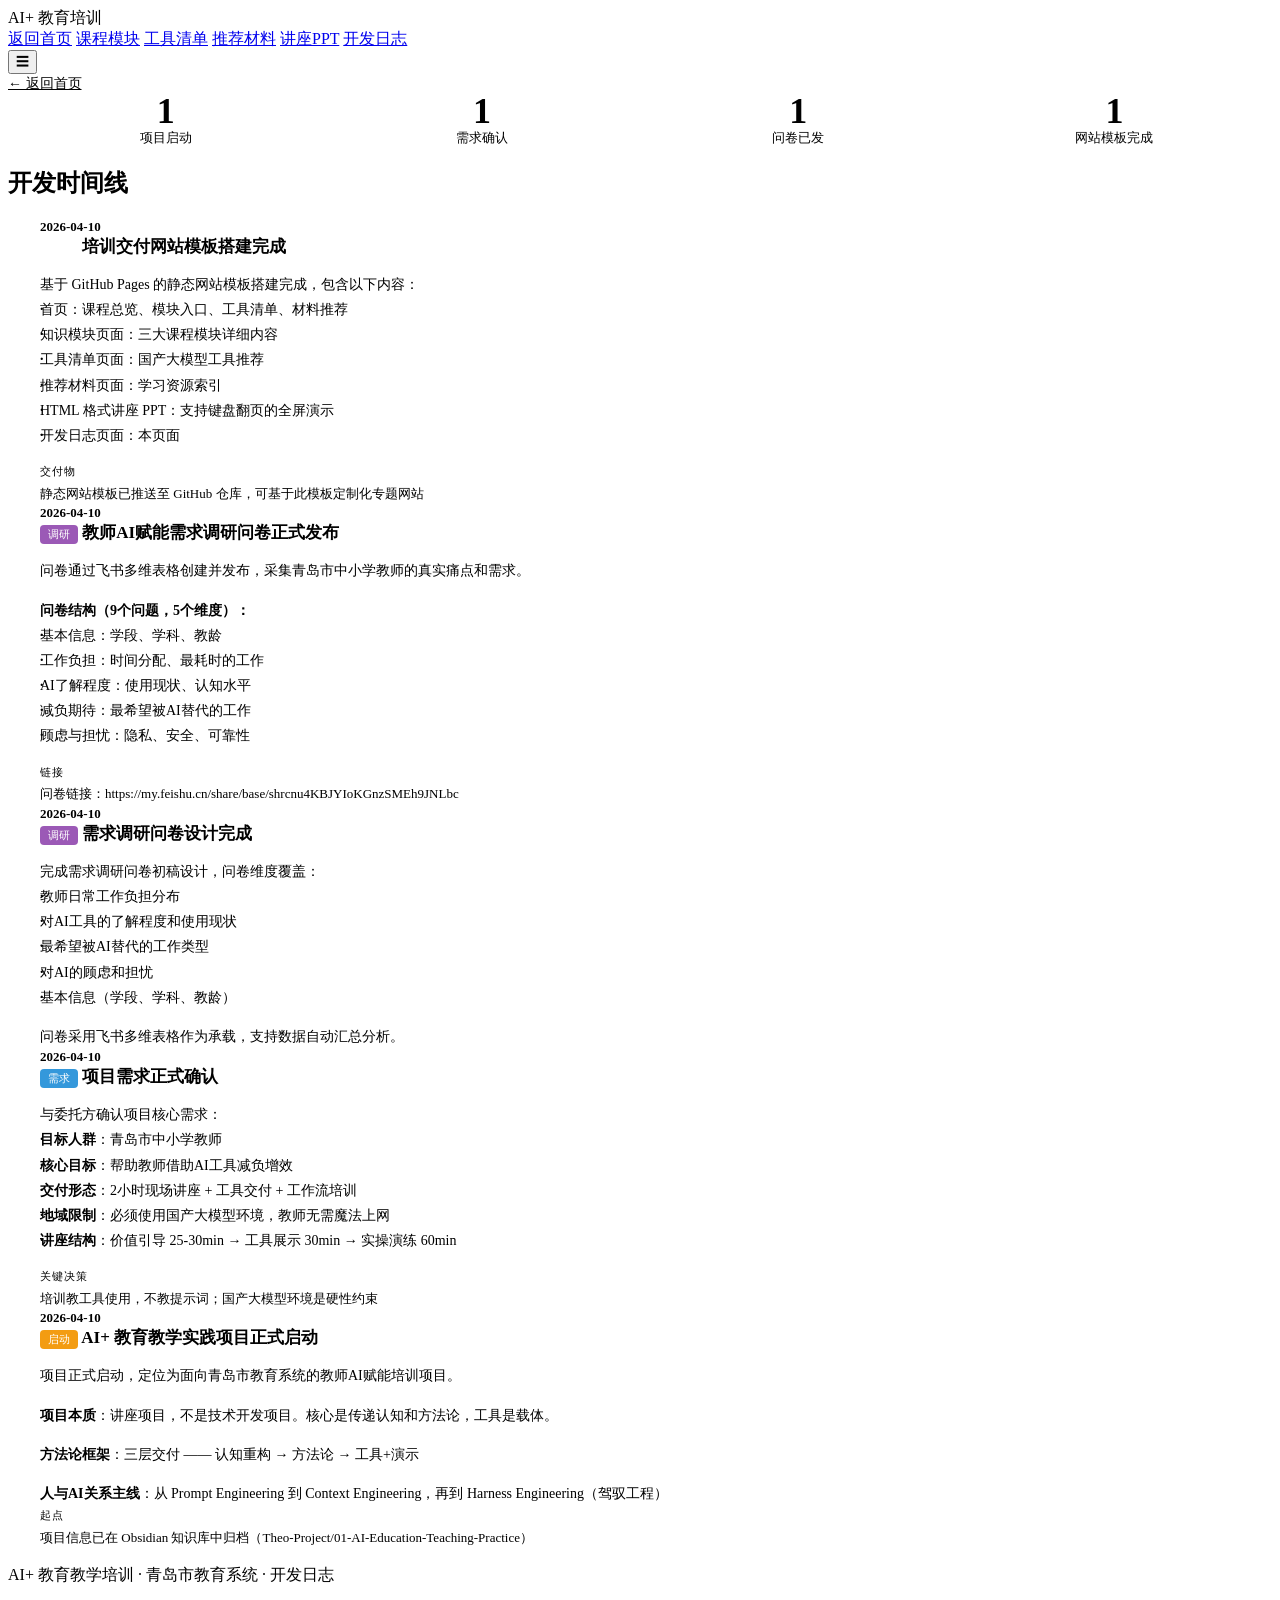
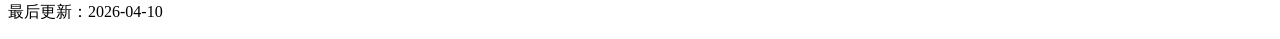
==== changelog.html @ e49cdffa "Add changelog.html" ====
<!DOCTYPE html>
<html lang="zh-CN">
<head>
  <meta charset="UTF-8">
  <meta name="viewport" content="width=device-width, initial-scale=1.0">
  <title>开发日志 — AI+ 教育教学培训</title>
  <link rel="stylesheet" href="assets/css/style.css">
  <link rel="stylesheet" href="assets/css/slides.css">
  <style>
    /* 开发日志专用样式 */
    .timeline {
      position: relative;
      padding-left: 32px;
    }
    .timeline::before {
      content: '';
      position: absolute;
      left: 8px;
      top: 8px;
      bottom: 8px;
      width: 2px;
      background: var(--color-border);
    }
    .timeline-item {
      position: relative;
      margin-bottom: var(--space-2xl);
    }
    .timeline-item::before {
      content: '';
      position: absolute;
      left: -28px;
      top: 8px;
      width: 12px;
      height: 12px;
      border-radius: 50%;
      background: var(--color-secondary);
      border: 2px solid var(--color-bg);
      box-shadow: 0 0 0 2px var(--color-secondary);
    }
    .timeline-item.active::before {
      background: var(--color-accent);
      box-shadow: 0 0 0 2px var(--color-accent);
    }
    .timeline-date {
      font-size: 13px;
      font-weight: 600;
      color: var(--color-secondary);
      margin-bottom: var(--space-xs);
      font-family: var(--font-mono);
    }
    .timeline-tag {
      display: inline-block;
      font-size: 11px;
      padding: 2px 8px;
      border-radius: 4px;
      margin-right: var(--space-xs);
      font-weight: 500;
    }
    .tag-milestone { background: #f39c12; color: white; }
    .tag-requirement { background: #3498db; color: white; }
    .tag-deliverable { background: #27ae60; color: white; }
    .tag-survey { background: #9b59b6; color: white; }
    .tag-content { background: #e74c3c; color: white; }
    .tag-tool { background: var(--color-accent); color: white; }
    .tag-event { background: #e67e22; color: white; }

    .timeline-card {
      background: var(--color-card);
      border: 1px solid var(--color-border);
      border-radius: var(--radius-lg);
      padding: var(--space-xl);
      transition: all 0.2s;
    }
    .timeline-card:hover {
      border-color: var(--color-secondary);
      box-shadow: var(--shadow-sm);
    }
    .timeline-title {
      font-size: 17px;
      font-weight: 600;
      margin-bottom: var(--space-md);
      color: var(--color-text);
    }
    .timeline-body {
      font-size: 14px;
      color: var(--color-text-dim);
      line-height: 1.8;
    }
    .timeline-body p { margin-bottom: var(--space-sm); }
    .timeline-body p:last-child { margin-bottom: 0; }
    .timeline-body strong { color: var(--color-text); font-weight: 600; }
    .timeline-body ul {
      list-style: none;
      padding-left: 0;
      margin-top: var(--space-sm);
    }
    .timeline-body ul li {
      padding: var(--space-xs) 0;
      padding-left: var(--space-md);
      position: relative;
    }
    .timeline-body ul li::before { content: '·'; position: absolute; left: 0; color: var(--color-secondary); font-weight: 700; }
    .timeline-outcome {
      background: var(--color-bg-alt);
      border-radius: var(--radius-md);
      padding: var(--space-md);
      margin-top: var(--space-md);
      font-size: 13px;
    }
    .timeline-outcome strong { color: var(--color-primary); }
    .timeline-outcome-label {
      font-size: 11px;
      color: var(--color-text-muted);
      margin-bottom: var(--space-xs);
      text-transform: uppercase;
      letter-spacing: 1px;
    }

    .stats-bar {
      display: flex;
      gap: var(--space-xl);
      background: var(--color-card);
      border: 1px solid var(--color-border);
      border-radius: var(--radius-lg);
      padding: var(--space-xl);
      margin-bottom: var(--space-2xl);
    }
    .stat-item { text-align: center; flex: 1; }
    .stat-number {
      font-size: 36px;
      font-weight: 700;
      color: var(--color-secondary);
      line-height: 1;
      margin-bottom: var(--space-xs);
    }
    .stat-label { font-size: 13px; color: var(--color-text-muted); }
    .stat-divider { width: 1px; background: var(--color-border); }

    .back-link {
      display: inline-flex;
      align-items: center;
      gap: var(--space-xs);
      font-size: 14px;
      color: var(--color-text-dim);
      margin-bottom: var(--space-lg);
    }
    .back-link:hover { color: var(--color-primary); }
  </style>
</head>
<body>

<nav class="nav">
  <div class="nav-logo">AI<span>+</span> 教育培训</div>
  <div class="nav-links">
    <a href="index.html">返回首页</a>
    <a href="index.html#modules">课程模块</a>
    <a href="index.html#tools">工具清单</a>
    <a href="index.html#materials">推荐材料</a>
    <a href="index.html#slides">讲座PPT</a>
    <a href="changelog.html" class="active">开发日志</a>
  </div>
  <button class="nav-toggle">&#9776;</button>
</nav>

<main class="page-content">
  <div class="container">

    <a href="index.html" class="back-link">&#8592; 返回首页</a>

    <!-- 概览统计 -->
    <div class="stats-bar">
      <div class="stat-item">
        <div class="stat-number">1</div>
        <div class="stat-label">项目启动</div>
      </div>
      <div class="stat-divider"></div>
      <div class="stat-item">
        <div class="stat-number">1</div>
        <div class="stat-label">需求确认</div>
      </div>
      <div class="stat-divider"></div>
      <div class="stat-item">
        <div class="stat-number">1</div>
        <div class="stat-label">问卷已发</div>
      </div>
      <div class="stat-divider"></div>
      <div class="stat-item">
        <div class="stat-number">1</div>
        <div class="stat-label">网站模板完成</div>
      </div>
    </div>

    <section>
      <h2 class="section-title">开发时间线</h2>

      <div class="timeline">

        <!-- 最新 -->
        <div class="timeline-item active">
          <div class="timeline-date">2026-04-10</div>
          <div class="timeline-card">
            <div class="timeline-title">
              <span class="timeline-tag tag-tool">工具</span>
              培训交付网站模板搭建完成
            </div>
            <div class="timeline-body">
              <p>基于 GitHub Pages 的静态网站模板搭建完成，包含以下内容：</p>
              <ul>
                <li>首页：课程总览、模块入口、工具清单、材料推荐</li>
                <li>知识模块页面：三大课程模块详细内容</li>
                <li>工具清单页面：国产大模型工具推荐</li>
                <li>推荐材料页面：学习资源索引</li>
                <li>HTML 格式讲座 PPT：支持键盘翻页的全屏演示</li>
                <li>开发日志页面：本页面</li>
              </ul>
              <div class="timeline-outcome">
                <div class="timeline-outcome-label">交付物</div>
                静态网站模板已推送至 GitHub 仓库，可基于此模板定制化专题网站
              </div>
            </div>
          </div>
        </div>

        <!-- 问卷发布 -->
        <div class="timeline-item">
          <div class="timeline-date">2026-04-10</div>
          <div class="timeline-card">
            <div class="timeline-title">
              <span class="timeline-tag tag-survey">调研</span>
              教师AI赋能需求调研问卷正式发布
            </div>
            <div class="timeline-body">
              <p>问卷通过飞书多维表格创建并发布，采集青岛市中小学教师的真实痛点和需求。</p>
              <p><strong>问卷结构（9个问题，5个维度）：</strong></p>
              <ul>
                <li>基本信息：学段、学科、教龄</li>
                <li>工作负担：时间分配、最耗时的工作</li>
                <li>AI了解程度：使用现状、认知水平</li>
                <li>减负期待：最希望被AI替代的工作</li>
                <li>顾虑与担忧：隐私、安全、可靠性</li>
              </ul>
              <div class="timeline-outcome">
                <div class="timeline-outcome-label">链接</div>
                问卷链接：https://my.feishu.cn/share/base/shrcnu4KBJYIoKGnzSMEh9JNLbc
              </div>
            </div>
          </div>
        </div>

        <!-- 问卷设计 -->
        <div class="timeline-item">
          <div class="timeline-date">2026-04-10</div>
          <div class="timeline-card">
            <div class="timeline-title">
              <span class="timeline-tag tag-survey">调研</span>
              需求调研问卷设计完成
            </div>
            <div class="timeline-body">
              <p>完成需求调研问卷初稿设计，问卷维度覆盖：</p>
              <ul>
                <li>教师日常工作负担分布</li>
                <li>对AI工具的了解程度和使用现状</li>
                <li>最希望被AI替代的工作类型</li>
                <li>对AI的顾虑和担忧</li>
                <li>基本信息（学段、学科、教龄）</li>
              </ul>
              <p>问卷采用飞书多维表格作为承载，支持数据自动汇总分析。</p>
            </div>
          </div>
        </div>

        <!-- 需求确认 -->
        <div class="timeline-item">
          <div class="timeline-date">2026-04-10</div>
          <div class="timeline-card">
            <div class="timeline-title">
              <span class="timeline-tag tag-requirement">需求</span>
              项目需求正式确认
            </div>
            <div class="timeline-body">
              <p>与委托方确认项目核心需求：</p>
              <ul>
                <li><strong>目标人群</strong>：青岛市中小学教师</li>
                <li><strong>核心目标</strong>：帮助教师借助AI工具减负增效</li>
                <li><strong>交付形态</strong>：2小时现场讲座 + 工具交付 + 工作流培训</li>
                <li><strong>地域限制</strong>：必须使用国产大模型环境，教师无需魔法上网</li>
                <li><strong>讲座结构</strong>：价值引导 25-30min → 工具展示 30min → 实操演练 60min</li>
              </ul>
              <div class="timeline-outcome">
                <div class="timeline-outcome-label">关键决策</div>
                培训教工具使用，不教提示词；国产大模型环境是硬性约束
              </div>
            </div>
          </div>
        </div>

        <!-- 项目启动 -->
        <div class="timeline-item">
          <div class="timeline-date">2026-04-10</div>
          <div class="timeline-card">
            <div class="timeline-title">
              <span class="timeline-tag tag-milestone">启动</span>
              AI+ 教育教学实践项目正式启动
            </div>
            <div class="timeline-body">
              <p>项目正式启动，定位为面向青岛市教育系统的教师AI赋能培训项目。</p>
              <p><strong>项目本质</strong>：讲座项目，不是技术开发项目。核心是传递认知和方法论，工具是载体。</p>
              <p><strong>方法论框架</strong>：三层交付 —— 认知重构 → 方法论 → 工具+演示</p>
              <p><strong>人与AI关系主线</strong>：从 Prompt Engineering 到 Context Engineering，再到 Harness Engineering（驾驭工程）</p>
              <div class="timeline-outcome">
                <div class="timeline-outcome-label">起点</div>
                项目信息已在 Obsidian 知识库中归档（Theo-Project/01-AI-Education-Teaching-Practice）
              </div>
            </div>
          </div>
        </div>

      </div>
    </section>

  </div>
</main>

<footer class="footer">
  <p>AI+ 教育教学培训 · 青岛市教育系统 · 开发日志</p>
  <p style="margin-top:8px;">最后更新：2026-04-10</p>
</footer>

<script src="assets/js/main.js"></script>
</body>
</html>
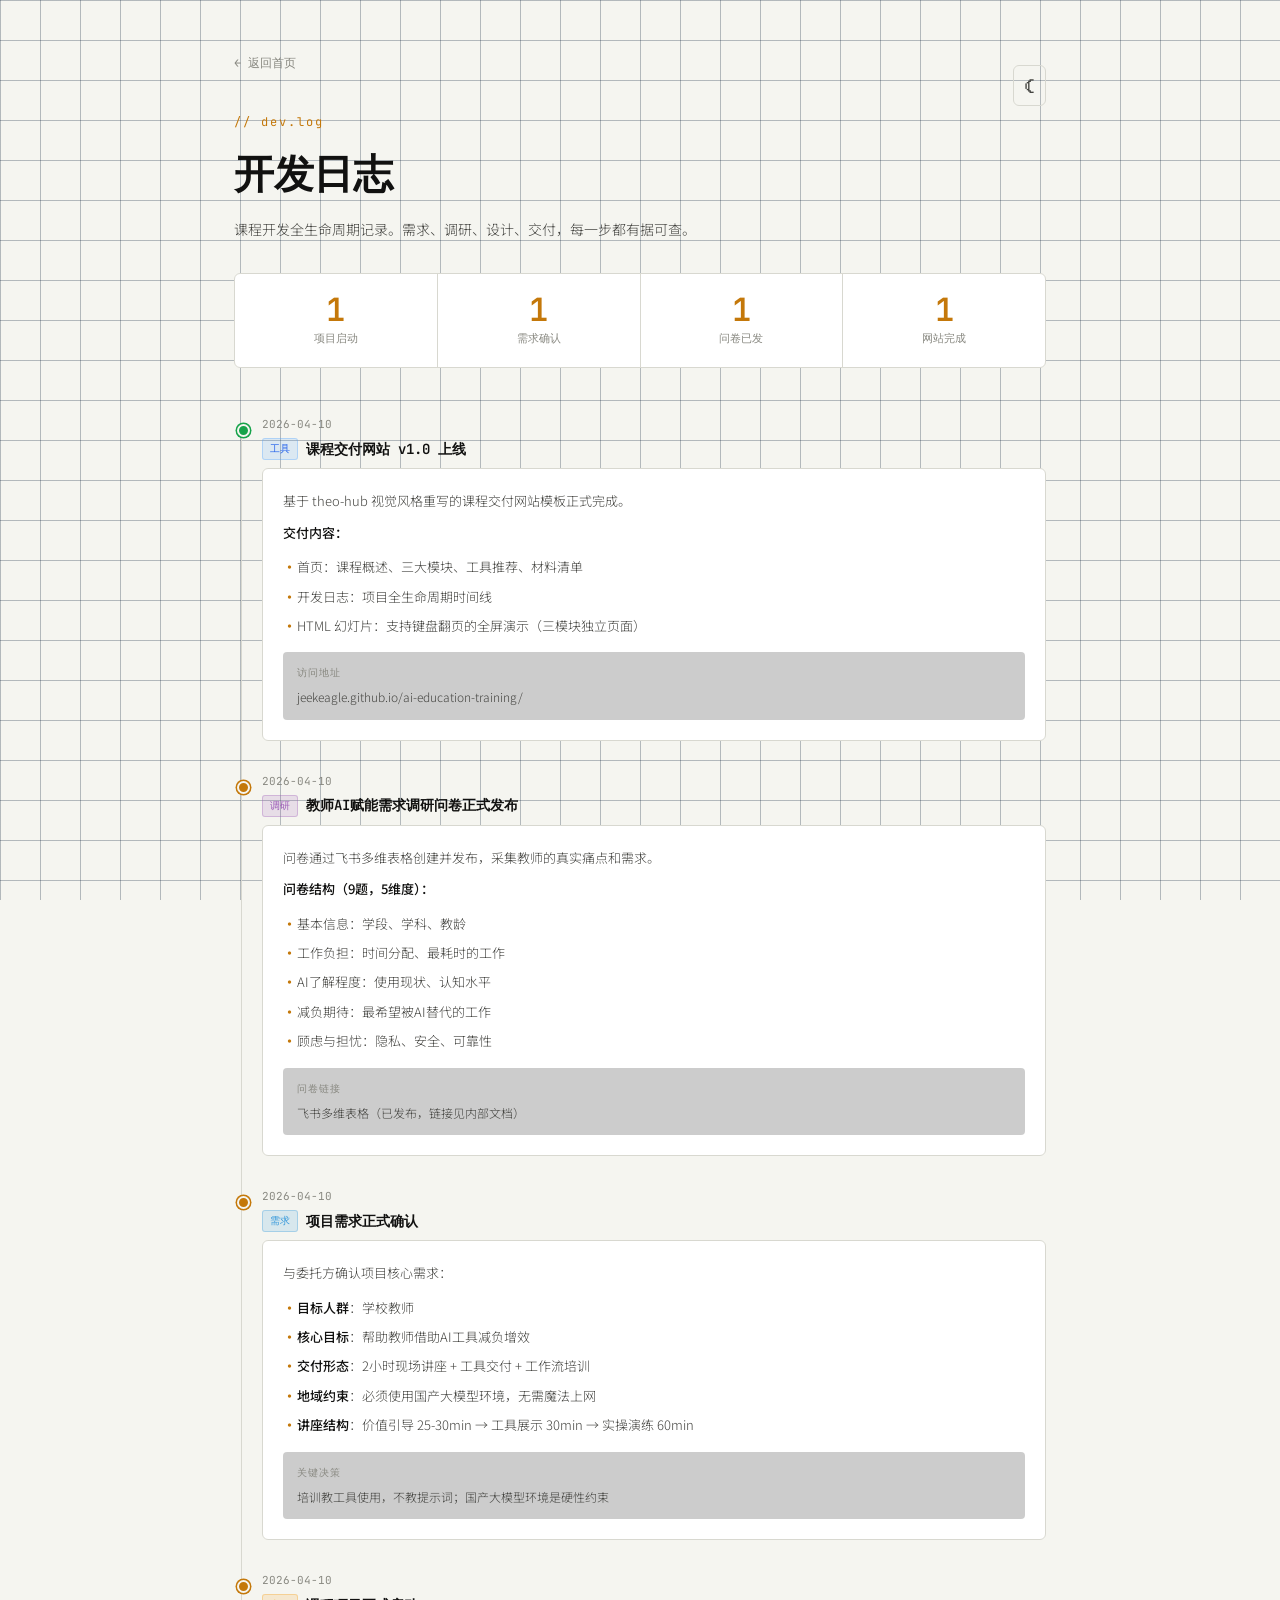
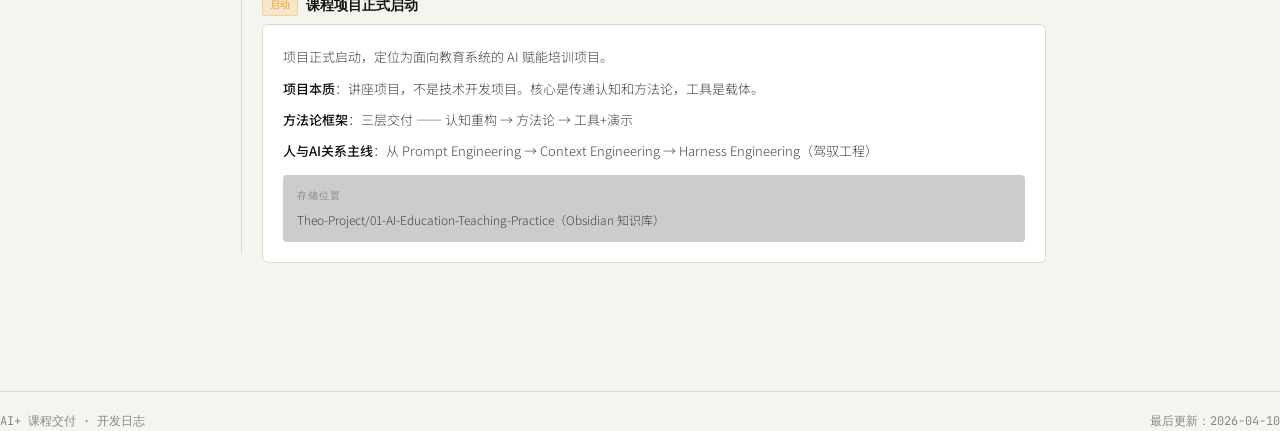
==== commit 41c020a1: "Update changelog.html" ====
--- a/changelog.html
+++ b/changelog.html
@@ -1,331 +1,429 @@
 <!DOCTYPE html>
-<html lang="zh-CN">
+<html lang="zh-CN" data-version="v1.0">
 <head>
-  <meta charset="UTF-8">
-  <meta name="viewport" content="width=device-width, initial-scale=1.0">
-  <title>开发日志 — AI+ 教育教学培训</title>
-  <link rel="stylesheet" href="assets/css/style.css">
-  <link rel="stylesheet" href="assets/css/slides.css">
-  <style>
-    /* 开发日志专用样式 */
-    .timeline {
-      position: relative;
-      padding-left: 32px;
-    }
-    .timeline::before {
-      content: '';
-      position: absolute;
-      left: 8px;
-      top: 8px;
-      bottom: 8px;
-      width: 2px;
-      background: var(--color-border);
-    }
-    .timeline-item {
-      position: relative;
-      margin-bottom: var(--space-2xl);
-    }
-    .timeline-item::before {
-      content: '';
-      position: absolute;
-      left: -28px;
-      top: 8px;
-      width: 12px;
-      height: 12px;
-      border-radius: 50%;
-      background: var(--color-secondary);
-      border: 2px solid var(--color-bg);
-      box-shadow: 0 0 0 2px var(--color-secondary);
-    }
-    .timeline-item.active::before {
-      background: var(--color-accent);
-      box-shadow: 0 0 0 2px var(--color-accent);
-    }
-    .timeline-date {
-      font-size: 13px;
-      font-weight: 600;
-      color: var(--color-secondary);
-      margin-bottom: var(--space-xs);
-      font-family: var(--font-mono);
-    }
-    .timeline-tag {
-      display: inline-block;
-      font-size: 11px;
-      padding: 2px 8px;
-      border-radius: 4px;
-      margin-right: var(--space-xs);
-      font-weight: 500;
-    }
-    .tag-milestone { background: #f39c12; color: white; }
-    .tag-requirement { background: #3498db; color: white; }
-    .tag-deliverable { background: #27ae60; color: white; }
-    .tag-survey { background: #9b59b6; color: white; }
-    .tag-content { background: #e74c3c; color: white; }
-    .tag-tool { background: var(--color-accent); color: white; }
-    .tag-event { background: #e67e22; color: white; }
-
-    .timeline-card {
-      background: var(--color-card);
-      border: 1px solid var(--color-border);
-      border-radius: var(--radius-lg);
-      padding: var(--space-xl);
-      transition: all 0.2s;
-    }
-    .timeline-card:hover {
-      border-color: var(--color-secondary);
-      box-shadow: var(--shadow-sm);
-    }
-    .timeline-title {
-      font-size: 17px;
-      font-weight: 600;
-      margin-bottom: var(--space-md);
-      color: var(--color-text);
-    }
-    .timeline-body {
-      font-size: 14px;
-      color: var(--color-text-dim);
-      line-height: 1.8;
-    }
-    .timeline-body p { margin-bottom: var(--space-sm); }
-    .timeline-body p:last-child { margin-bottom: 0; }
-    .timeline-body strong { color: var(--color-text); font-weight: 600; }
-    .timeline-body ul {
-      list-style: none;
-      padding-left: 0;
-      margin-top: var(--space-sm);
-    }
-    .timeline-body ul li {
-      padding: var(--space-xs) 0;
-      padding-left: var(--space-md);
-      position: relative;
-    }
-    .timeline-body ul li::before { content: '·'; position: absolute; left: 0; color: var(--color-secondary); font-weight: 700; }
-    .timeline-outcome {
-      background: var(--color-bg-alt);
-      border-radius: var(--radius-md);
-      padding: var(--space-md);
-      margin-top: var(--space-md);
-      font-size: 13px;
-    }
-    .timeline-outcome strong { color: var(--color-primary); }
-    .timeline-outcome-label {
-      font-size: 11px;
-      color: var(--color-text-muted);
-      margin-bottom: var(--space-xs);
-      text-transform: uppercase;
-      letter-spacing: 1px;
-    }
-
-    .stats-bar {
-      display: flex;
-      gap: var(--space-xl);
-      background: var(--color-card);
-      border: 1px solid var(--color-border);
-      border-radius: var(--radius-lg);
-      padding: var(--space-xl);
-      margin-bottom: var(--space-2xl);
-    }
-    .stat-item { text-align: center; flex: 1; }
-    .stat-number {
-      font-size: 36px;
-      font-weight: 700;
-      color: var(--color-secondary);
-      line-height: 1;
-      margin-bottom: var(--space-xs);
-    }
-    .stat-label { font-size: 13px; color: var(--color-text-muted); }
-    .stat-divider { width: 1px; background: var(--color-border); }
-
-    .back-link {
-      display: inline-flex;
-      align-items: center;
-      gap: var(--space-xs);
-      font-size: 14px;
-      color: var(--color-text-dim);
-      margin-bottom: var(--space-lg);
-    }
-    .back-link:hover { color: var(--color-primary); }
-  </style>
+<meta charset="UTF-8">
+<meta name="viewport" content="width=device-width, initial-scale=1.0">
+<title>开发日志 — AI+ 课程交付</title>
+<link rel="preconnect" href="https://fonts.googleapis.com">
+<link href="https://fonts.googleapis.com/css2?family=JetBrains+Mono:wght@300;400;500;600&family=Noto+Sans+SC:wght@300;400;500;600&display=swap" rel="stylesheet">
+<style>
+:root {
+  --bg:         #080d14;
+  --bg-card:    #0c1422;
+  --bg-hover:   #101d30;
+  --border:     #1a2d45;
+  --accent:     #e8a445;
+  --accent2:    #4a9eff;
+  --accent3:    #4ae8a4;
+  --text:       #dce8f0;
+  --text-dim:   #8aacc8;
+  --text-muted: #4a6a8a;
+  --font-mono:  'JetBrains Mono', monospace;
+  --font-sans:  'Noto Sans SC', sans-serif;
+  --accent-dim: rgba(232,164,69,0.1);
+  --radius:     6px;
+}
+[data-theme="light"] {
+  --bg:        #f5f5f0;
+  --bg-card:   #ffffff;
+  --bg-hover:  #efefea;
+  --border:    #d8d8d0;
+  --accent:    #c4780a;
+  --accent2:   #2563eb;
+  --accent3:   #16a34a;
+  --text:      #111110;
+  --text-dim:  #444440;
+  --text-muted:#888880;
+}
+* { margin: 0; padding: 0; box-sizing: border-box; }
+body {
+  background-color: var(--bg);
+  color: var(--text);
+  font-family: var(--font-sans);
+  min-height: 100vh;
+  line-height: 1.6;
+}
+body::before {
+  content: '';
+  position: fixed;
+  inset: 0;
+  background-image:
+    linear-gradient(rgba(26,45,69,0.3) 1px, transparent 1px),
+    linear-gradient(90deg, rgba(26,45,69,0.3) 1px, transparent 1px);
+  background-size: 40px 40px;
+  pointer-events: none;
+  z-index: 0;
+}
+.container {
+  max-width: 860px;
+  margin: 0 auto;
+  padding: 48px 24px;
+  position: relative;
+  z-index: 1;
+}
+.back-link {
+  display: inline-flex;
+  align-items: center;
+  gap: 6px;
+  font-family: var(--font-mono);
+  font-size: 12px;
+  color: var(--text-muted);
+  text-decoration: none;
+  margin-bottom: 40px;
+  transition: color 0.15s;
+}
+.back-link:hover { color: var(--accent2); }
+
+header {
+  margin-bottom: 48px;
+  padding-bottom: 32px;
+  border-bottom: 1px solid var(--border);
+}
+.header-label {
+  font-family: var(--font-mono);
+  font-size: 12px;
+  color: var(--accent);
+  letter-spacing: 2px;
+  margin-bottom: 10px;
+}
+header h1 {
+  font-family: var(--font-mono);
+  font-size: clamp(24px, 4vw, 40px);
+  font-weight: 600;
+  letter-spacing: -0.5px;
+  margin-bottom: 12px;
+}
+.header-desc {
+  font-size: 14px;
+  color: var(--text-dim);
+  font-weight: 300;
+  max-width: 480px;
+}
+
+/* Stats */
+.stats-bar {
+  display: flex;
+  gap: 0;
+  background: var(--bg-card);
+  border: 1px solid var(--border);
+  border-radius: var(--radius);
+  overflow: hidden;
+  margin-bottom: 48px;
+}
+.stat-item {
+  flex: 1;
+  text-align: center;
+  padding: 20px 16px;
+  border-right: 1px solid var(--border);
+}
+.stat-item:last-child { border-right: none; }
+.stat-num {
+  font-family: var(--font-mono);
+  font-size: 32px;
+  font-weight: 600;
+  color: var(--accent);
+  line-height: 1;
+  margin-bottom: 4px;
+}
+.stat-label {
+  font-family: var(--font-mono);
+  font-size: 11px;
+  color: var(--text-muted);
+}
+
+/* Timeline */
+.timeline {
+  position: relative;
+  padding-left: 28px;
+}
+.timeline::before {
+  content: '';
+  position: absolute;
+  left: 7px;
+  top: 10px;
+  bottom: 10px;
+  width: 1px;
+  background: var(--border);
+}
+.tl-item {
+  position: relative;
+  margin-bottom: 32px;
+}
+.tl-item::before {
+  content: '';
+  position: absolute;
+  left: -25px;
+  top: 8px;
+  width: 9px;
+  height: 9px;
+  border-radius: 50%;
+  background: var(--accent);
+  border: 2px solid var(--bg);
+  box-shadow: 0 0 0 1.5px var(--accent);
+}
+.tl-item.active::before {
+  background: var(--accent3);
+  box-shadow: 0 0 0 1.5px var(--accent3);
+}
+.tl-date {
+  font-family: var(--font-mono);
+  font-size: 11px;
+  color: var(--text-muted);
+  margin-bottom: 4px;
+}
+.tl-title {
+  font-family: var(--font-mono);
+  font-size: 14px;
+  font-weight: 600;
+  color: var(--text);
+  margin-bottom: 8px;
+  display: flex;
+  align-items: center;
+  gap: 0;
+  flex-wrap: wrap;
+}
+.tl-tag {
+  display: inline-block;
+  font-size: 10px;
+  padding: 2px 7px;
+  border-radius: 3px;
+  margin-right: 8px;
+  vertical-align: middle;
+  font-weight: 500;
+}
+.tl-tag.milestone { background: rgba(243,156,18,0.15); border: 1px solid rgba(243,156,18,0.3); color: #f39c12; }
+.tl-tag.requirement { background: rgba(52,152,219,0.15); border: 1px solid rgba(52,152,219,0.3); color: #3498db; }
+.tl-tag.survey { background: rgba(155,89,182,0.15); border: 1px solid rgba(155,89,182,0.3); color: #9b59b6; }
+.tl-tag.tool { background: rgba(74,158,255,0.15); border: 1px solid rgba(74,158,255,0.3); color: var(--accent2); }
+.tl-tag.deliverable { background: rgba(74,232,164,0.12); border: 1px solid rgba(74,232,164,0.25); color: var(--accent3); }
+.tl-tag.event { background: rgba(232,164,69,0.12); border: 1px solid rgba(232,164,69,0.25); color: var(--accent); }
+
+.tl-card {
+  background: var(--bg-card);
+  border: 1px solid var(--border);
+  border-radius: var(--radius);
+  padding: 20px;
+  transition: border-color 0.2s, background 0.2s;
+}
+.tl-card:hover { border-color: var(--accent); background: var(--bg-hover); }
+.tl-body {
+  font-size: 13px;
+  color: var(--text-dim);
+  font-weight: 300;
+  line-height: 1.8;
+}
+.tl-body p { margin-bottom: 8px; }
+.tl-body p:last-child { margin-bottom: 0; }
+.tl-body strong { color: var(--text); font-weight: 500; }
+.tl-body ul { list-style: none; padding: 0; margin-top: 8px; }
+.tl-body ul li { padding: 3px 0; padding-left: 14px; position: relative; font-size: 13px; }
+.tl-body ul li::before { content: '·'; position: absolute; left: 0; color: var(--accent); font-weight: 700; }
+.tl-outcome {
+  background: rgba(0,0,0,0.2);
+  border-radius: 4px;
+  padding: 12px 14px;
+  margin-top: 12px;
+  font-size: 12px;
+}
+.tl-outcome-label {
+  font-family: var(--font-mono);
+  font-size: 10px;
+  color: var(--text-muted);
+  text-transform: uppercase;
+  letter-spacing: 1px;
+  margin-bottom: 4px;
+}
+.tl-outcome strong { color: var(--accent); font-weight: 500; }
+
+/* Footer */
+footer {
+  margin-top: 48px;
+  padding-top: 20px;
+  border-top: 1px solid var(--border);
+  font-family: var(--font-mono);
+  font-size: 12px;
+  color: var(--text-muted);
+  display: flex;
+  justify-content: space-between;
+}
+
+button.theme-toggle {
+  font-family: var(--font-mono);
+  font-size: 22px;
+  background: transparent;
+  border: 1px solid var(--border);
+  border-radius: var(--radius);
+  padding: 5px 10px;
+  cursor: pointer;
+  color: var(--text-dim);
+  transition: border-color 0.2s, color 0.2s;
+  float: right;
+  margin-top: -48px;
+}
+button.theme-toggle:hover { border-color: var(--accent); color: var(--accent); }
+
+@media (max-width: 600px) {
+  .stats-bar { flex-wrap: wrap; }
+  .stat-item { min-width: 50%; border-bottom: 1px solid var(--border); }
+  .tl-title { font-size: 13px; }
+}
+</style>
 </head>
 <body>
-
-<nav class="nav">
-  <div class="nav-logo">AI<span>+</span> 教育培训</div>
-  <div class="nav-links">
-    <a href="index.html">返回首页</a>
-    <a href="index.html#modules">课程模块</a>
-    <a href="index.html#tools">工具清单</a>
-    <a href="index.html#materials">推荐材料</a>
-    <a href="index.html#slides">讲座PPT</a>
-    <a href="changelog.html" class="active">开发日志</a>
-  </div>
-  <button class="nav-toggle">&#9776;</button>
-</nav>
-
-<main class="page-content">
-  <div class="container">
-
-    <a href="index.html" class="back-link">&#8592; 返回首页</a>
-
-    <!-- 概览统计 -->
-    <div class="stats-bar">
-      <div class="stat-item">
-        <div class="stat-number">1</div>
-        <div class="stat-label">项目启动</div>
+<div class="container">
+
+<a href="index.html" class="back-link">&#8592; 返回首页</a>
+
+<header style="border:none; margin-bottom:32px; padding-bottom:0;">
+  <button class="theme-toggle" id="themeToggle" aria-label="切换主题">☀</button>
+  <div class="header-label">// dev.log</div>
+  <h1>开发日志</h1>
+  <p class="header-desc">课程开发全生命周期记录。需求、调研、设计、交付，每一步都有据可查。</p>
+</header>
+
+<!-- Stats -->
+<div class="stats-bar">
+  <div class="stat-item">
+    <div class="stat-num">1</div>
+    <div class="stat-label">项目启动</div>
+  </div>
+  <div class="stat-item">
+    <div class="stat-num">1</div>
+    <div class="stat-label">需求确认</div>
+  </div>
+  <div class="stat-item">
+    <div class="stat-num">1</div>
+    <div class="stat-label">问卷已发</div>
+  </div>
+  <div class="stat-item">
+    <div class="stat-num">1</div>
+    <div class="stat-label">网站完成</div>
+  </div>
+</div>
+
+<!-- Timeline -->
+<div class="timeline">
+
+  <!-- Latest -->
+  <div class="tl-item active">
+    <div class="tl-date">2026-04-10</div>
+    <div class="tl-title">
+      <span class="tl-tag tool">工具</span>
+      课程交付网站 v1.0 上线
+    </div>
+    <div class="tl-card">
+      <div class="tl-body">
+        <p>基于 theo-hub 视觉风格重写的课程交付网站模板正式完成。</p>
+        <p><strong>交付内容：</strong></p>
+        <ul>
+          <li>首页：课程概述、三大模块、工具推荐、材料清单</li>
+          <li>开发日志：项目全生命周期时间线</li>
+          <li>HTML 幻灯片：支持键盘翻页的全屏演示（三模块独立页面）</li>
+        </ul>
+        <div class="tl-outcome">
+          <div class="tl-outcome-label">访问地址</div>
+          jeekeagle.github.io/ai-education-training/
+        </div>
       </div>
-      <div class="stat-divider"></div>
-      <div class="stat-item">
-        <div class="stat-number">1</div>
-        <div class="stat-label">需求确认</div>
+    </div>
+  </div>
+
+  <div class="tl-item">
+    <div class="tl-date">2026-04-10</div>
+    <div class="tl-title">
+      <span class="tl-tag survey">调研</span>
+      教师AI赋能需求调研问卷正式发布
+    </div>
+    <div class="tl-card">
+      <div class="tl-body">
+        <p>问卷通过飞书多维表格创建并发布，采集教师的真实痛点和需求。</p>
+        <p><strong>问卷结构（9题，5维度）：</strong></p>
+        <ul>
+          <li>基本信息：学段、学科、教龄</li>
+          <li>工作负担：时间分配、最耗时的工作</li>
+          <li>AI了解程度：使用现状、认知水平</li>
+          <li>减负期待：最希望被AI替代的工作</li>
+          <li>顾虑与担忧：隐私、安全、可靠性</li>
+        </ul>
+        <div class="tl-outcome">
+          <div class="tl-outcome-label">问卷链接</div>
+          飞书多维表格（已发布，链接见内部文档）
+        </div>
       </div>
-      <div class="stat-divider"></div>
-      <div class="stat-item">
-        <div class="stat-number">1</div>
-        <div class="stat-label">问卷已发</div>
+    </div>
+  </div>
+
+  <div class="tl-item">
+    <div class="tl-date">2026-04-10</div>
+    <div class="tl-title">
+      <span class="tl-tag requirement">需求</span>
+      项目需求正式确认
+    </div>
+    <div class="tl-card">
+      <div class="tl-body">
+        <p>与委托方确认项目核心需求：</p>
+        <ul>
+          <li><strong>目标人群</strong>：学校教师</li>
+          <li><strong>核心目标</strong>：帮助教师借助AI工具减负增效</li>
+          <li><strong>交付形态</strong>：2小时现场讲座 + 工具交付 + 工作流培训</li>
+          <li><strong>地域约束</strong>：必须使用国产大模型环境，无需魔法上网</li>
+          <li><strong>讲座结构</strong>：价值引导 25-30min → 工具展示 30min → 实操演练 60min</li>
+        </ul>
+        <div class="tl-outcome">
+          <div class="tl-outcome-label">关键决策</div>
+          培训教工具使用，不教提示词；国产大模型环境是硬性约束
+        </div>
       </div>
-      <div class="stat-divider"></div>
-      <div class="stat-item">
-        <div class="stat-number">1</div>
-        <div class="stat-label">网站模板完成</div>
+    </div>
+  </div>
+
+  <div class="tl-item">
+    <div class="tl-date">2026-04-10</div>
+    <div class="tl-title">
+      <span class="tl-tag milestone">启动</span>
+      课程项目正式启动
+    </div>
+    <div class="tl-card">
+      <div class="tl-body">
+        <p>项目正式启动，定位为面向教育系统的 AI 赋能培训项目。</p>
+        <p><strong>项目本质</strong>：讲座项目，不是技术开发项目。核心是传递认知和方法论，工具是载体。</p>
+        <p><strong>方法论框架</strong>：三层交付 —— 认知重构 → 方法论 → 工具+演示</p>
+        <p><strong>人与AI关系主线</strong>：从 Prompt Engineering → Context Engineering → Harness Engineering（驾驭工程）</p>
+        <div class="tl-outcome">
+          <div class="tl-outcome-label">存储位置</div>
+          Theo-Project/01-AI-Education-Teaching-Practice（Obsidian 知识库）
+        </div>
       </div>
     </div>
-
-    <section>
-      <h2 class="section-title">开发时间线</h2>
-
-      <div class="timeline">
-
-        <!-- 最新 -->
-        <div class="timeline-item active">
-          <div class="timeline-date">2026-04-10</div>
-          <div class="timeline-card">
-            <div class="timeline-title">
-              <span class="timeline-tag tag-tool">工具</span>
-              培训交付网站模板搭建完成
-            </div>
-            <div class="timeline-body">
-              <p>基于 GitHub Pages 的静态网站模板搭建完成，包含以下内容：</p>
-              <ul>
-                <li>首页：课程总览、模块入口、工具清单、材料推荐</li>
-                <li>知识模块页面：三大课程模块详细内容</li>
-                <li>工具清单页面：国产大模型工具推荐</li>
-                <li>推荐材料页面：学习资源索引</li>
-                <li>HTML 格式讲座 PPT：支持键盘翻页的全屏演示</li>
-                <li>开发日志页面：本页面</li>
-              </ul>
-              <div class="timeline-outcome">
-                <div class="timeline-outcome-label">交付物</div>
-                静态网站模板已推送至 GitHub 仓库，可基于此模板定制化专题网站
-              </div>
-            </div>
-          </div>
-        </div>
-
-        <!-- 问卷发布 -->
-        <div class="timeline-item">
-          <div class="timeline-date">2026-04-10</div>
-          <div class="timeline-card">
-            <div class="timeline-title">
-              <span class="timeline-tag tag-survey">调研</span>
-              教师AI赋能需求调研问卷正式发布
-            </div>
-            <div class="timeline-body">
-              <p>问卷通过飞书多维表格创建并发布，采集青岛市中小学教师的真实痛点和需求。</p>
-              <p><strong>问卷结构（9个问题，5个维度）：</strong></p>
-              <ul>
-                <li>基本信息：学段、学科、教龄</li>
-                <li>工作负担：时间分配、最耗时的工作</li>
-                <li>AI了解程度：使用现状、认知水平</li>
-                <li>减负期待：最希望被AI替代的工作</li>
-                <li>顾虑与担忧：隐私、安全、可靠性</li>
-              </ul>
-              <div class="timeline-outcome">
-                <div class="timeline-outcome-label">链接</div>
-                问卷链接：https://my.feishu.cn/share/base/shrcnu4KBJYIoKGnzSMEh9JNLbc
-              </div>
-            </div>
-          </div>
-        </div>
-
-        <!-- 问卷设计 -->
-        <div class="timeline-item">
-          <div class="timeline-date">2026-04-10</div>
-          <div class="timeline-card">
-            <div class="timeline-title">
-              <span class="timeline-tag tag-survey">调研</span>
-              需求调研问卷设计完成
-            </div>
-            <div class="timeline-body">
-              <p>完成需求调研问卷初稿设计，问卷维度覆盖：</p>
-              <ul>
-                <li>教师日常工作负担分布</li>
-                <li>对AI工具的了解程度和使用现状</li>
-                <li>最希望被AI替代的工作类型</li>
-                <li>对AI的顾虑和担忧</li>
-                <li>基本信息（学段、学科、教龄）</li>
-              </ul>
-              <p>问卷采用飞书多维表格作为承载，支持数据自动汇总分析。</p>
-            </div>
-          </div>
-        </div>
-
-        <!-- 需求确认 -->
-        <div class="timeline-item">
-          <div class="timeline-date">2026-04-10</div>
-          <div class="timeline-card">
-            <div class="timeline-title">
-              <span class="timeline-tag tag-requirement">需求</span>
-              项目需求正式确认
-            </div>
-            <div class="timeline-body">
-              <p>与委托方确认项目核心需求：</p>
-              <ul>
-                <li><strong>目标人群</strong>：青岛市中小学教师</li>
-                <li><strong>核心目标</strong>：帮助教师借助AI工具减负增效</li>
-                <li><strong>交付形态</strong>：2小时现场讲座 + 工具交付 + 工作流培训</li>
-                <li><strong>地域限制</strong>：必须使用国产大模型环境，教师无需魔法上网</li>
-                <li><strong>讲座结构</strong>：价值引导 25-30min → 工具展示 30min → 实操演练 60min</li>
-              </ul>
-              <div class="timeline-outcome">
-                <div class="timeline-outcome-label">关键决策</div>
-                培训教工具使用，不教提示词；国产大模型环境是硬性约束
-              </div>
-            </div>
-          </div>
-        </div>
-
-        <!-- 项目启动 -->
-        <div class="timeline-item">
-          <div class="timeline-date">2026-04-10</div>
-          <div class="timeline-card">
-            <div class="timeline-title">
-              <span class="timeline-tag tag-milestone">启动</span>
-              AI+ 教育教学实践项目正式启动
-            </div>
-            <div class="timeline-body">
-              <p>项目正式启动，定位为面向青岛市教育系统的教师AI赋能培训项目。</p>
-              <p><strong>项目本质</strong>：讲座项目，不是技术开发项目。核心是传递认知和方法论，工具是载体。</p>
-              <p><strong>方法论框架</strong>：三层交付 —— 认知重构 → 方法论 → 工具+演示</p>
-              <p><strong>人与AI关系主线</strong>：从 Prompt Engineering 到 Context Engineering，再到 Harness Engineering（驾驭工程）</p>
-              <div class="timeline-outcome">
-                <div class="timeline-outcome-label">起点</div>
-                项目信息已在 Obsidian 知识库中归档（Theo-Project/01-AI-Education-Teaching-Practice）
-              </div>
-            </div>
-          </div>
-        </div>
-
-      </div>
-    </section>
-
-  </div>
-</main>
-
-<footer class="footer">
-  <p>AI+ 教育教学培训 · 青岛市教育系统 · 开发日志</p>
-  <p style="margin-top:8px;">最后更新：2026-04-10</p>
+  </div>
+
+</div>
+
+</div>
+
+<footer>
+  <span>AI+ 课程交付 · 开发日志</span>
+  <span>最后更新：2026-04-10</span>
 </footer>
 
-<script src="assets/js/main.js"></script>
+<script>
+(function() {
+  var KEY = 'course-theme';
+  var btn = document.getElementById('themeToggle');
+  function setTheme(t) {
+    document.documentElement.setAttribute('data-theme', t);
+    localStorage.setItem(KEY, t);
+    btn.textContent = t === 'light' ? '☾' : '☀';
+  }
+  window.toggleTheme = function() {
+    var cur = document.documentElement.getAttribute('data-theme') || 'dark';
+    setTheme(cur === 'dark' ? 'light' : 'dark');
+  };
+  var saved = localStorage.getItem(KEY);
+  if (saved) { setTheme(saved); }
+  else if (window.matchMedia && window.matchMedia('(prefers-color-scheme: light)').matches) { setTheme('light'); }
+  btn.addEventListener('click', toggleTheme);
+})();
+</script>
 </body>
 </html>
